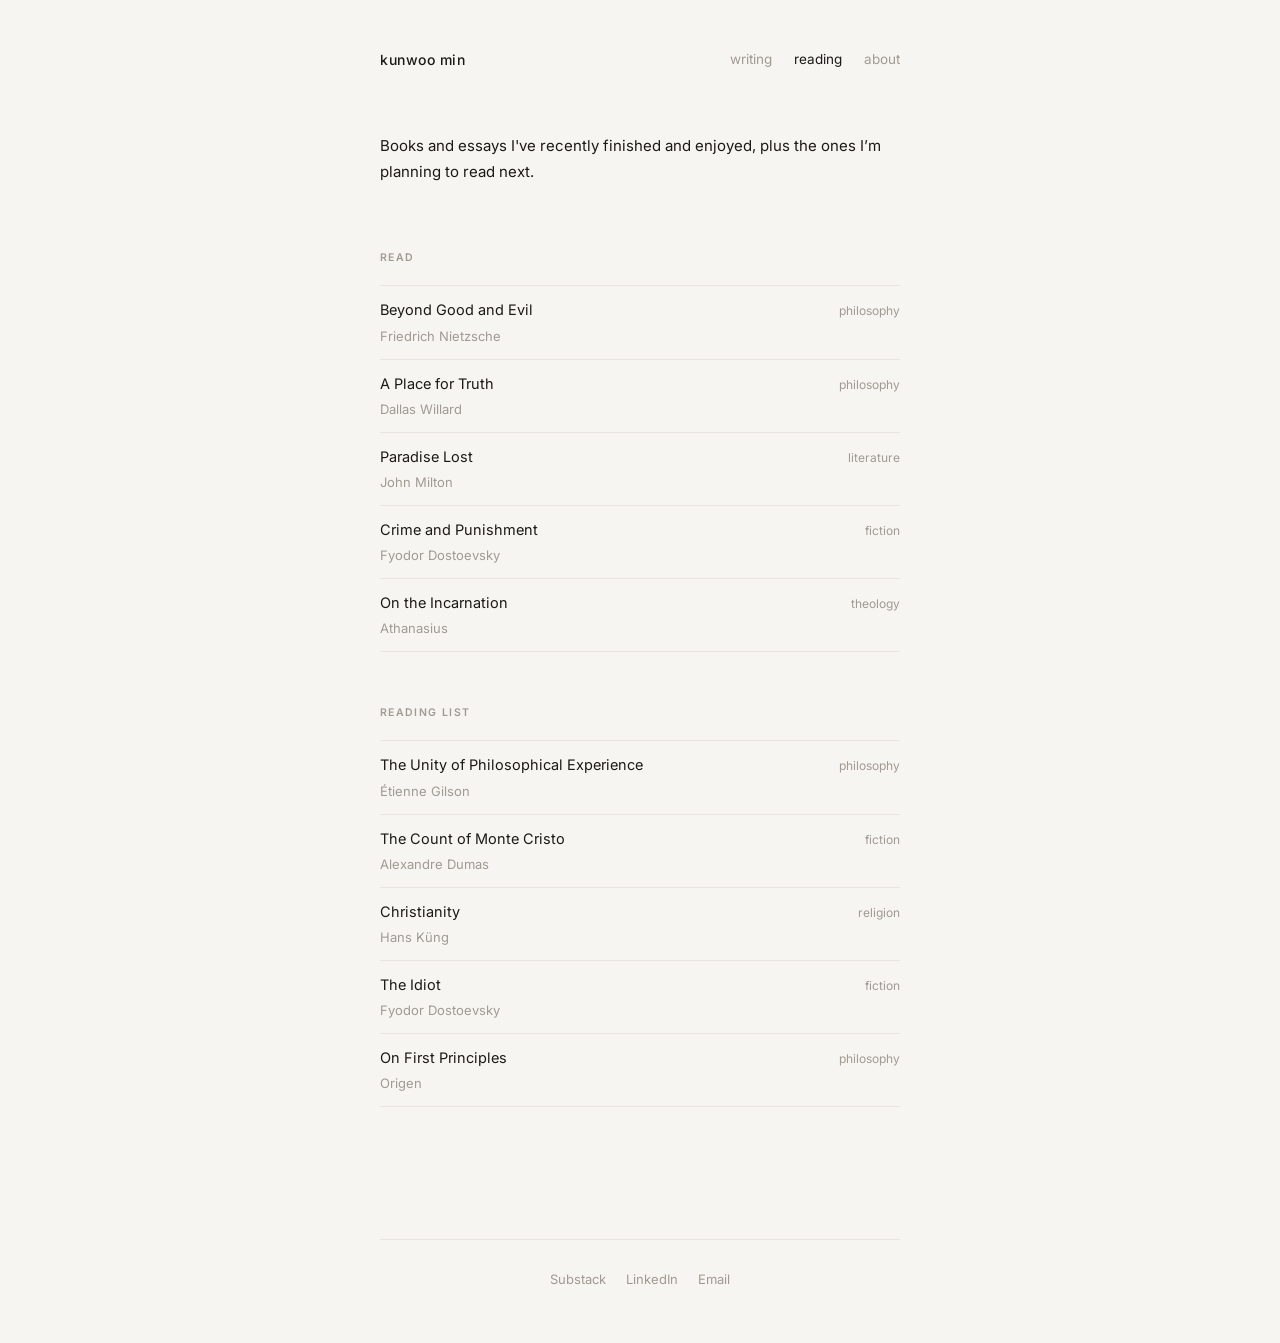
==== reading.html @ 3e737410 "initial site" ====
<!DOCTYPE html>
<html lang="en">
<head>
  <meta charset="UTF-8">
  <meta name="viewport" content="width=device-width, initial-scale=1.0">
  <meta name="description" content="Books Kunwoo Min has read.">
  <title>Reading — Kunwoo Min</title>
  <link rel="preconnect" href="https://fonts.googleapis.com">
  <link rel="preconnect" href="https://fonts.gstatic.com" crossorigin>
  <link href="https://fonts.googleapis.com/css2?family=Inter:wght@400;500&display=swap" rel="stylesheet">
  <link rel="stylesheet" href="css/style.css">
</head>
<body>

<canvas id="trail"></canvas>

<div class="wrap">

  <header>
    <div class="header-row">
      <a href="index.html" class="logo">kunwoo min</a>
      <nav>
        <a href="writing.html">writing</a>
        <a href="reading.html">reading</a>
        <a href="about.html">about</a>
      </nav>
    </div>
  </header>

  <main>

    <div class="bio">
      <p>Books and essays I've recently finished and enjoyed, plus the ones I’m planning to read next.</p>
    </div>

    <div class="section">
      <p class="label">Read</p>
      <ul class="books">

        <li class="book">
          <div class="book-row">
            <div>
              <div class="book-title">Beyond Good and Evil</div>
              <div class="book-author">Friedrich Nietzsche</div>
            </div>
            <span class="book-tag">philosophy</span>
          </div>
        </li>

        <li class="book">
          <div class="book-row">
            <div>
              <div class="book-title">A Place for Truth</div>
              <div class="book-author">Dallas Willard</div>
            </div>
            <span class="book-tag">philosophy</span>
          </div>
        </li>

        <li class="book">
          <div class="book-row">
            <div>
              <div class="book-title">Paradise Lost</div>
              <div class="book-author">John Milton</div>
            </div>
            <span class="book-tag">literature</span>
          </div>
        </li>

        <li class="book">
          <div class="book-row">
            <div>
              <div class="book-title">Crime and Punishment</div>
              <div class="book-author">Fyodor Dostoevsky</div>
            </div>
            <span class="book-tag">fiction</span>
          </div>
        </li>

        <li class="book">
          <div class="book-row">
            <div>
              <div class="book-title">On the Incarnation</div>
              <div class="book-author">Athanasius</div>
            </div>
            <span class="book-tag">theology</span>
          </div>
        </li>

      </ul>
    </div>

    <div class="section">
      <p class="label">Reading list</p>
      <ul class="books">

        <li class="book">
          <div class="book-row">
            <div>
              <div class="book-title">The Unity of Philosophical Experience</div>
              <div class="book-author">Étienne Gilson</div>
            </div>
            <span class="book-tag">philosophy</span>
          </div>
        </li>

        <li class="book">
          <div class="book-row">
            <div>
              <div class="book-title">The Count of Monte Cristo</div>
              <div class="book-author">Alexandre Dumas</div>
            </div>
            <span class="book-tag">fiction</span>
          </div>
        </li>

        <li class="book">
          <div class="book-row">
            <div>
              <div class="book-title">Christianity</div>
              <div class="book-author">Hans Küng</div>
            </div>
            <span class="book-tag">religion</span>
          </div>
        </li>

        <li class="book">
          <div class="book-row">
            <div>
              <div class="book-title">The Idiot</div>
              <div class="book-author">Fyodor Dostoevsky</div>
            </div>
            <span class="book-tag">fiction</span>
          </div>
        </li>

        <li class="book">
          <div class="book-row">
            <div>
              <div class="book-title">On First Principles</div>
              <div class="book-author">Origen</div>
            </div>
            <span class="book-tag">philosophy</span>
          </div>
        </li>

      </ul>
    </div>

  </main>

  <footer>
    <div class="footer-links">
      <a href="https://substack.com/@kmn989" target="_blank" rel="noopener">Substack</a>
      <a href="https://www.linkedin.com/in/kunwoomin" target="_blank" rel="noopener">LinkedIn</a>
      <a href="mailto:kunwoo.min@yale.edu">Email</a>
    </div>
  </footer>

</div>

<script src="js/main.js"></script>
</body>
</html>
---- css/style.css ----
*, *::before, *::after { box-sizing: border-box; margin: 0; padding: 0; }

:root {
  --bg:    #f7f5f2;
  --ink:   #1c1a17;
  --muted: #a09a92;
  --faint: #e9e4dc;
  --max-w: 760px;
}

html { -webkit-font-smoothing: antialiased; }

body {
  min-height: 100vh;
  display: flex;
  flex-direction: column;
  background: var(--bg);
  color: var(--ink);
  font-family: 'Inter', system-ui, -apple-system, sans-serif;
  font-size: 15px;
  line-height: 1.75;
  animation: fadein .3s ease;
}

@keyframes fadein {
  from { opacity: 0; transform: translateY(5px); }
  to   { opacity: 1; transform: none; }
}

#trail { position: fixed; inset: 0; pointer-events: none; z-index: 9999; }

.wrap {
  max-width: var(--max-w);
  margin: 0 auto;
  padding: 0 24px;
  display: flex;
  flex-direction: column;
  flex: 1;
}

/* ---- Header ---- */
header { padding: 48px 0 0; margin-bottom: 60px; }

.header-row {
  display: flex;
  align-items: center;
  justify-content: space-between;
  flex-wrap: wrap;
  gap: 12px;
}

.logo {
  font-size: 14px;
  font-weight: 500;
  letter-spacing: 0.04em;
  color: var(--ink);
  text-decoration: none;
}

nav { display: flex; gap: 22px; }

nav a {
  font-size: 13.5px;
  color: var(--muted);
  text-decoration: none;
  transition: color .12s;
}
nav a:hover, nav a[aria-current] { color: var(--ink); }

/* ---- Bio ---- */
main { padding-bottom: 80px; }

.bio { margin-bottom: 64px; }
.bio p { max-width: 520px; }
.bio p + p { margin-top: 14px; }
.bio a { color: var(--ink); text-underline-offset: 3px; }

/* ---- Section ---- */
.section {
  margin: 0 auto 52px;
  max-width: 548px;
}

.label {
  font-size: 10.5px;
  font-weight: 600;
  letter-spacing: .13em;
  text-transform: uppercase;
  color: var(--muted);
  margin-bottom: 18px;
}

/* ---- Post list ---- */
.posts { list-style: none; }

.posts li {
  display: flex;
  justify-content: space-between;
  align-items: baseline;
  gap: 16px;
  padding: 11px 0;
  border-bottom: 1px solid var(--faint);
}
.posts li:first-child { border-top: 1px solid var(--faint); }

.posts a { color: var(--ink); text-decoration: none; font-size: 14.5px; }
.posts a:hover {
  text-decoration: underline;
  text-underline-offset: 3px;
  text-decoration-color: var(--muted);
}

.post-date {
  font-size: 12.5px;
  color: var(--muted);
  white-space: nowrap;
  flex-shrink: 0;
  font-variant-numeric: tabular-nums;
}

/* ---- Book list ---- */
.books { list-style: none; }

.book { padding: 11px 0; border-bottom: 1px solid var(--faint); }
.book:first-child { border-top: 1px solid var(--faint); }

.book-row {
  display: flex;
  justify-content: space-between;
  align-items: baseline;
  gap: 12px;
}

.book-row > div {
  flex: 1;
  min-width: 0;
}

.book-title { font-size: 14.5px; }
.book-author { font-size: 13px; color: var(--muted); margin-top: 2px; }
.book-tag { font-size: 12px; color: var(--muted); white-space: nowrap; margin-top: 3px; flex-shrink: 0; }

.book-note {
  font-size: 13.5px;
  color: #7d776f;
  line-height: 1.6;
  margin-top: 10px;
  padding-top: 10px;
  border-top: 1px solid var(--faint);
}

/* ---- Links ---- */
.see-all {
  display: inline-block;
  margin-top: 16px;
  font-size: 13px;
  color: var(--muted);
  text-decoration: none;
  transition: color .12s;
}
.see-all:hover { color: var(--ink); }

/* ---- Footer ---- */
footer {
  padding: 28px 0 52px;
  border-top: 1px solid var(--faint);
  margin-top: auto;
  text-align: center;
}

.footer-links {
  display: flex;
  gap: 20px;
  flex-wrap: wrap;
  justify-content: center;
}
.footer-links a { font-size: 13px; color: var(--muted); text-decoration: none; transition: color .12s; }
.footer-links a:hover { color: var(--ink); }

/* ---- Post page ---- */
.back {
  display: inline-flex;
  align-items: center;
  gap: 5px;
  font-size: 13px;
  color: var(--muted);
  text-decoration: none;
  margin-bottom: 48px;
  transition: color .12s;
}
.back:hover { color: var(--ink); }

.post-hd { margin-bottom: 44px; }

.post-title {
  font-size: 1.45rem;
  font-weight: 500;
  line-height: 1.3;
  margin-bottom: 10px;
  max-width: 480px;
}

.post-meta { font-size: 13px; color: var(--muted); }

.post-tag {
  background: var(--faint);
  padding: 2px 7px;
  border-radius: 3px;
  font-size: 11.5px;
  margin-left: 10px;
}

/* ---- Prose ---- */
.prose { max-width: 548px; }
.prose p { margin-bottom: 22px; }
.prose p:last-child { margin-bottom: 0; }
.prose h2 { font-size: 1.05rem; font-weight: 600; margin: 40px 0 12px; }
.prose h3 { font-size: .95rem; font-weight: 600; margin: 30px 0 8px; }
.prose a { color: var(--ink); text-underline-offset: 3px; }
.prose blockquote {
  border-left: 2px solid var(--faint);
  padding-left: 20px;
  color: var(--muted);
  margin: 28px 0;
  font-style: italic;
}
.prose ul, .prose ol { padding-left: 20px; margin-bottom: 22px; }
.prose li { margin-bottom: 6px; }
.prose hr { border: none; border-top: 1px solid var(--faint); margin: 40px 0; }

/* ---- About page ---- */
.now-list { list-style: none; }
.now-list li {
  padding: 9px 0;
  border-bottom: 1px solid var(--faint);
  font-size: 14.5px;
  display: flex;
  gap: 16px;
}
.now-list li:first-child { border-top: 1px solid var(--faint); }
.now-role { color: var(--muted); font-size: 13px; flex-shrink: 0; min-width: 80px; }

/* ---- Responsive ---- */
@media (max-width: 520px) {
  header { padding: 32px 0 0; margin-bottom: 44px; }
  .bio { margin-bottom: 48px; }
  .post-title { font-size: 1.2rem; }
}
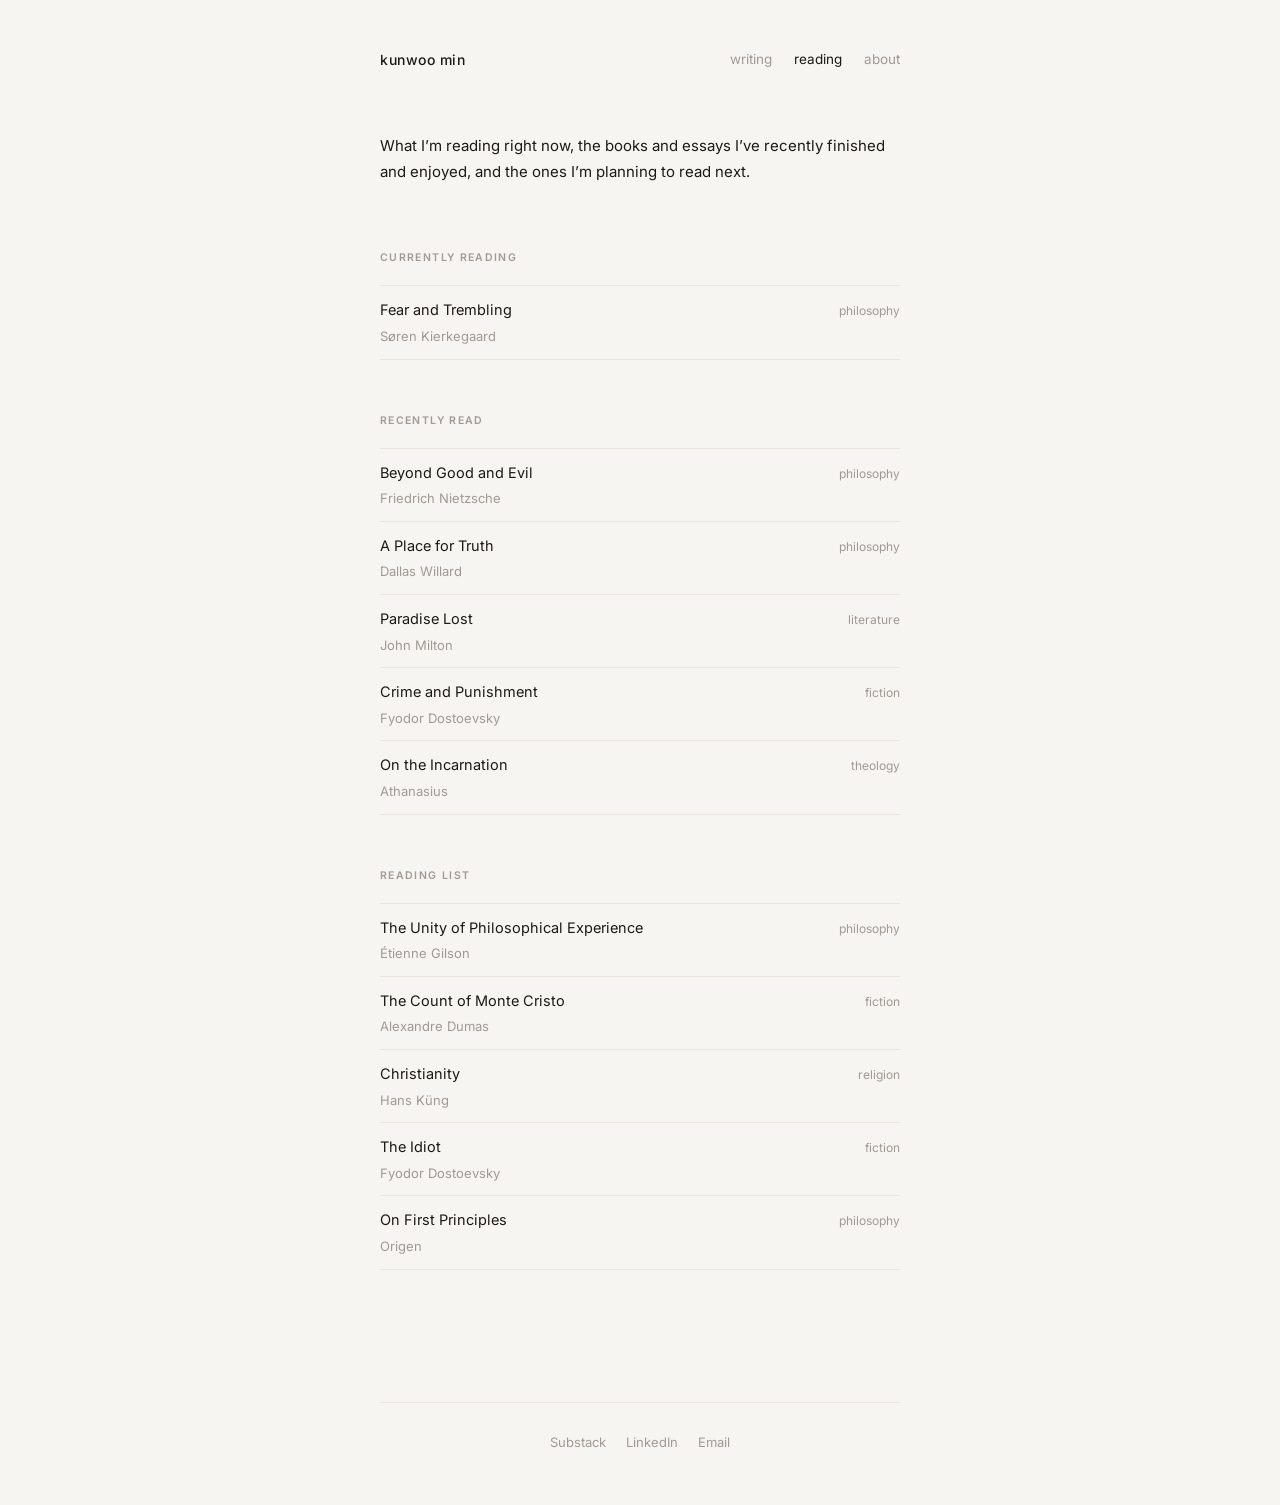
==== commit 76d3960f: "new section" ====
--- a/reading.html
+++ b/reading.html
@@ -30,11 +30,28 @@
   <main>
 
     <div class="bio">
-      <p>Books and essays I've recently finished and enjoyed, plus the ones I’m planning to read next.</p>
+      <p>What I’m reading right now, the books and essays I’ve recently finished and enjoyed, and the ones I’m planning to read next.</p>
     </div>
 
     <div class="section">
-      <p class="label">Read</p>
+      <p class="label">Currently Reading</p>
+      <ul class="books">
+
+        <li class="book">
+          <div class="book-row">
+            <div>
+              <div class="book-title">Fear and Trembling</div>
+              <div class="book-author">Søren Kierkegaard</div>
+            </div>
+            <span class="book-tag">philosophy</span>
+          </div>
+        </li>
+
+      </ul>
+    </div>
+
+    <div class="section">
+      <p class="label">Recently Read</p>
       <ul class="books">
 
         <li class="book">
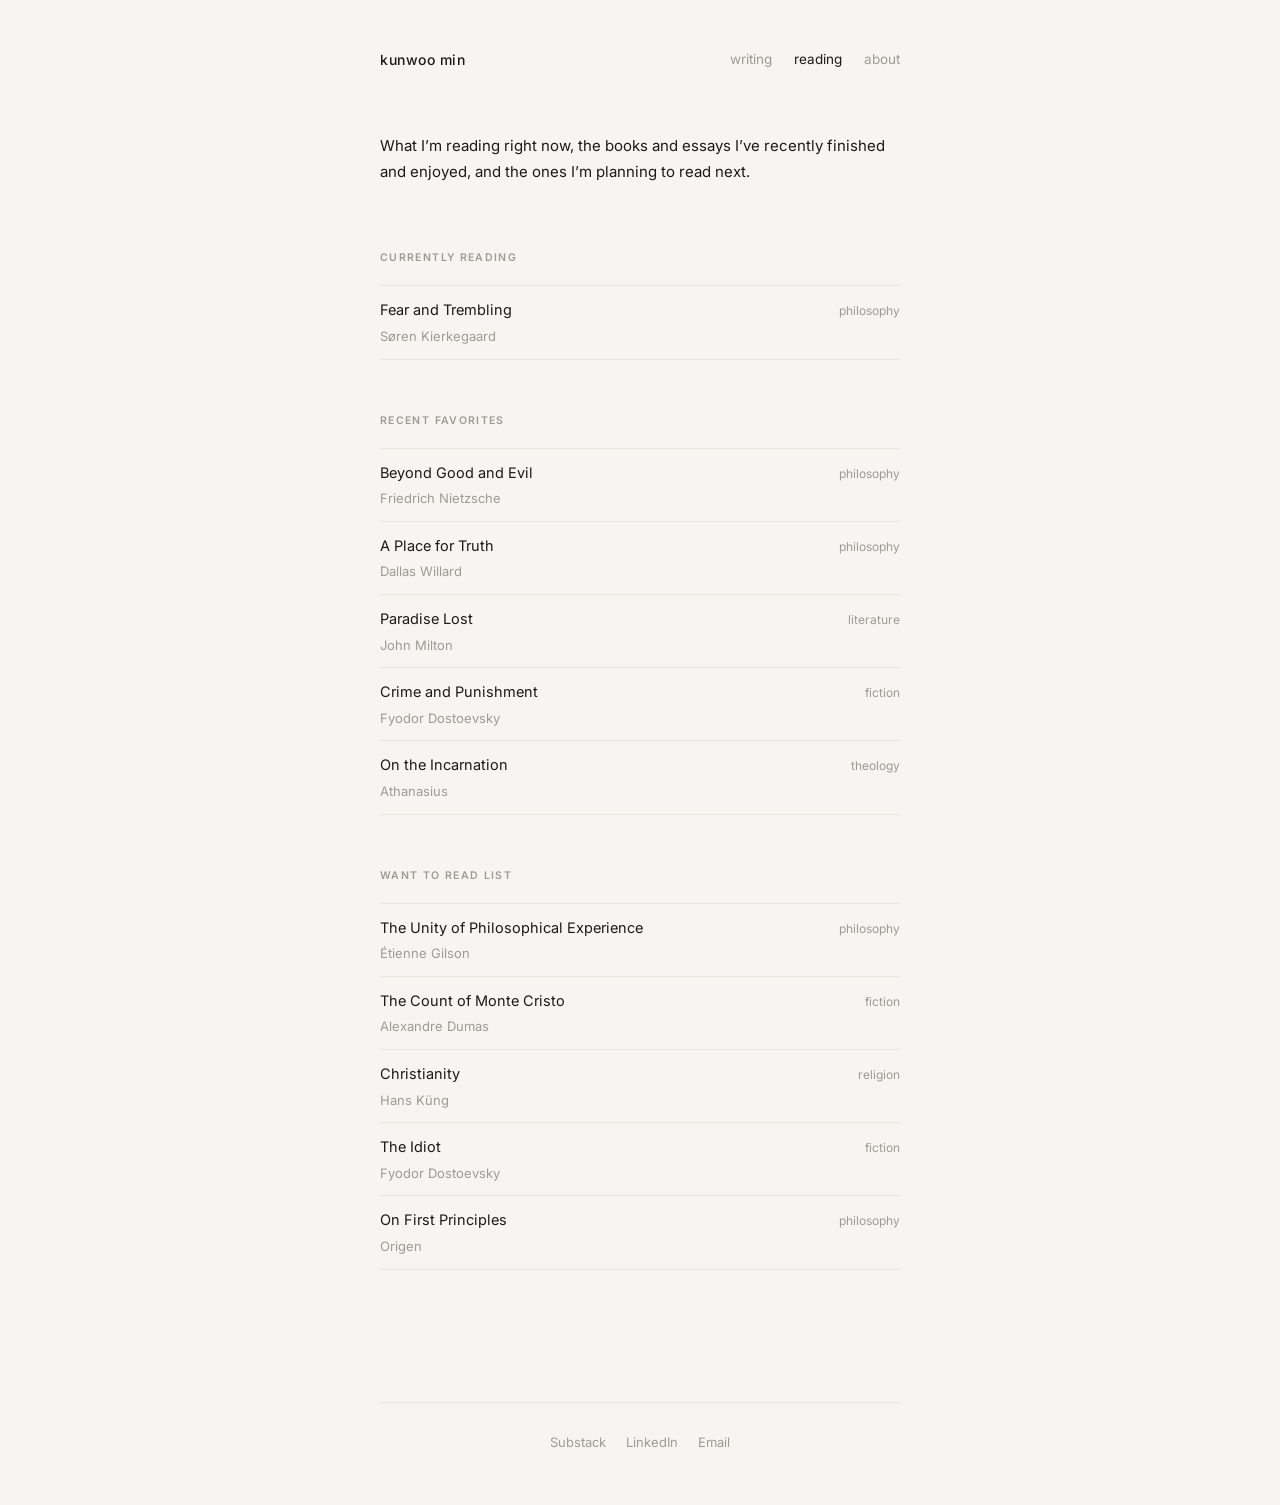
==== commit ceb5bff0: "website update" ====
--- a/reading.html
+++ b/reading.html
@@ -51,7 +51,7 @@
     </div>
 
     <div class="section">
-      <p class="label">Recently Read</p>
+      <p class="label">Recent Favorites</p>
       <ul class="books">
 
         <li class="book">
@@ -108,7 +108,7 @@
     </div>
 
     <div class="section">
-      <p class="label">Reading list</p>
+      <p class="label">Want to Read List</p>
       <ul class="books">
 
         <li class="book">
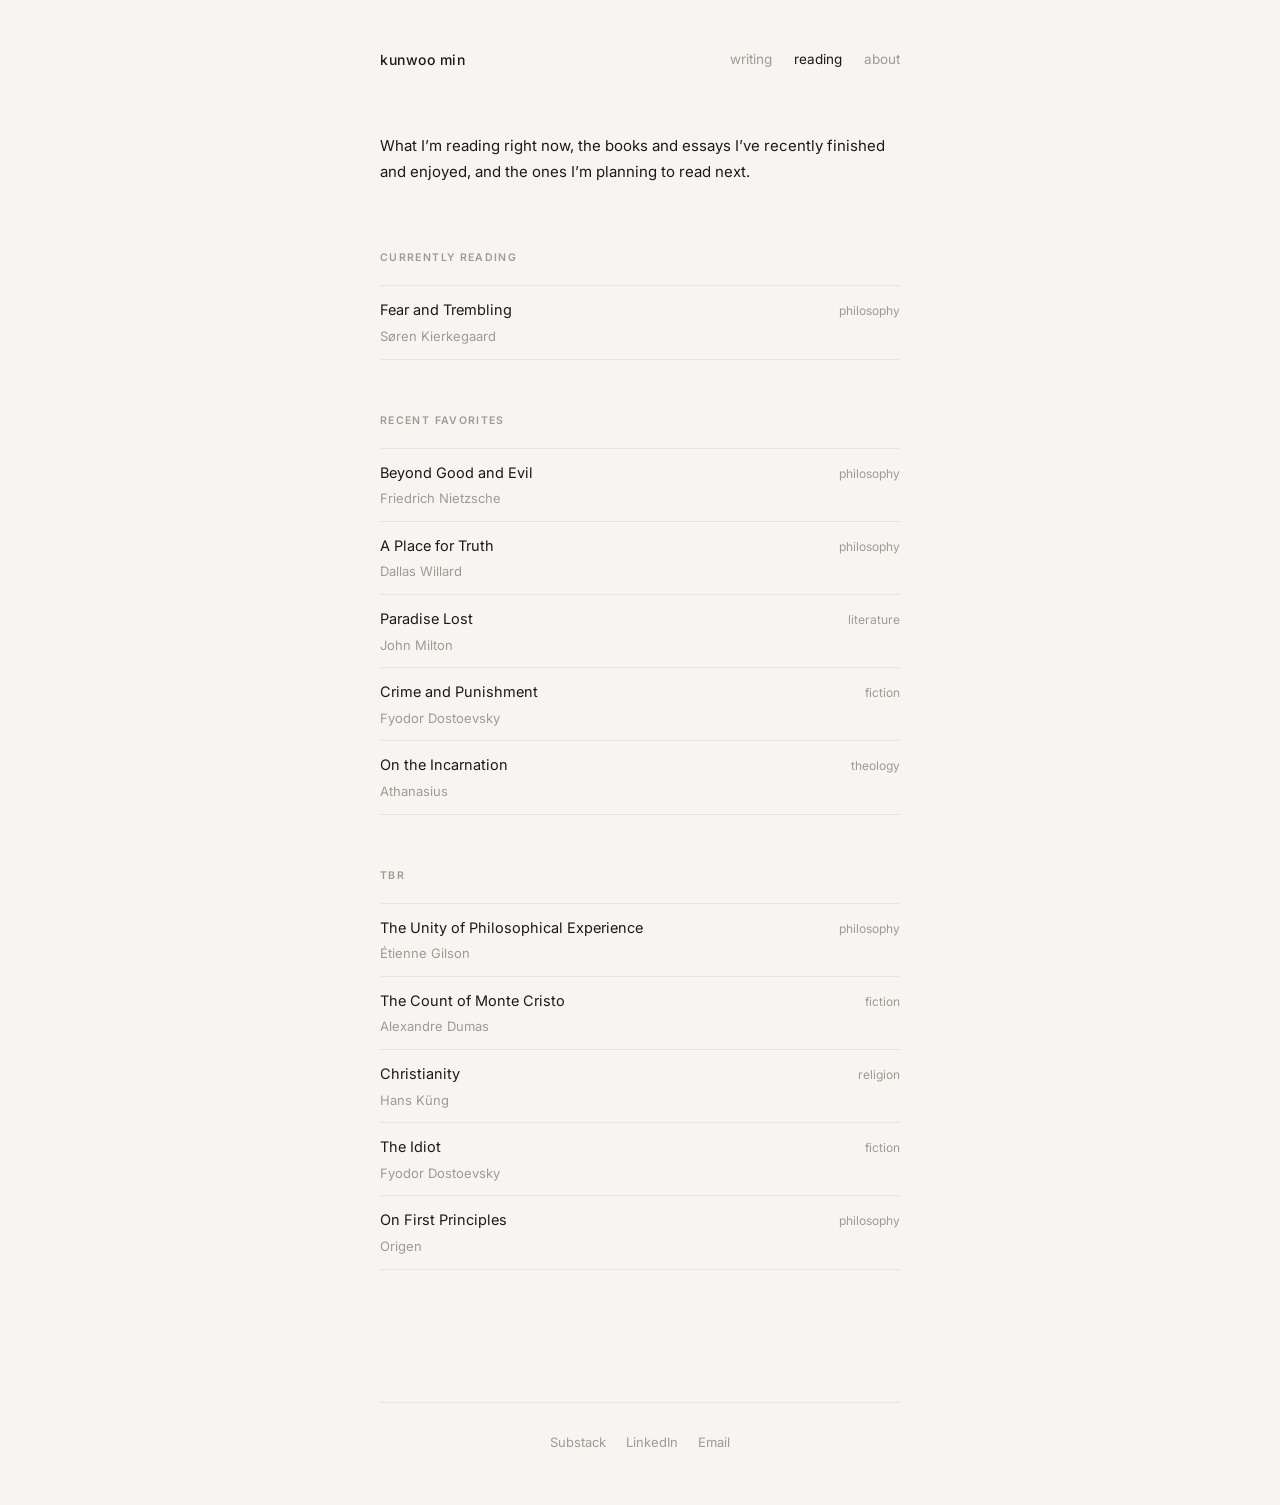
==== commit 94c3077f: "website update" ====
--- a/reading.html
+++ b/reading.html
@@ -108,7 +108,7 @@
     </div>
 
     <div class="section">
-      <p class="label">Want to Read List</p>
+      <p class="label">TBR</p>
       <ul class="books">
 
         <li class="book">
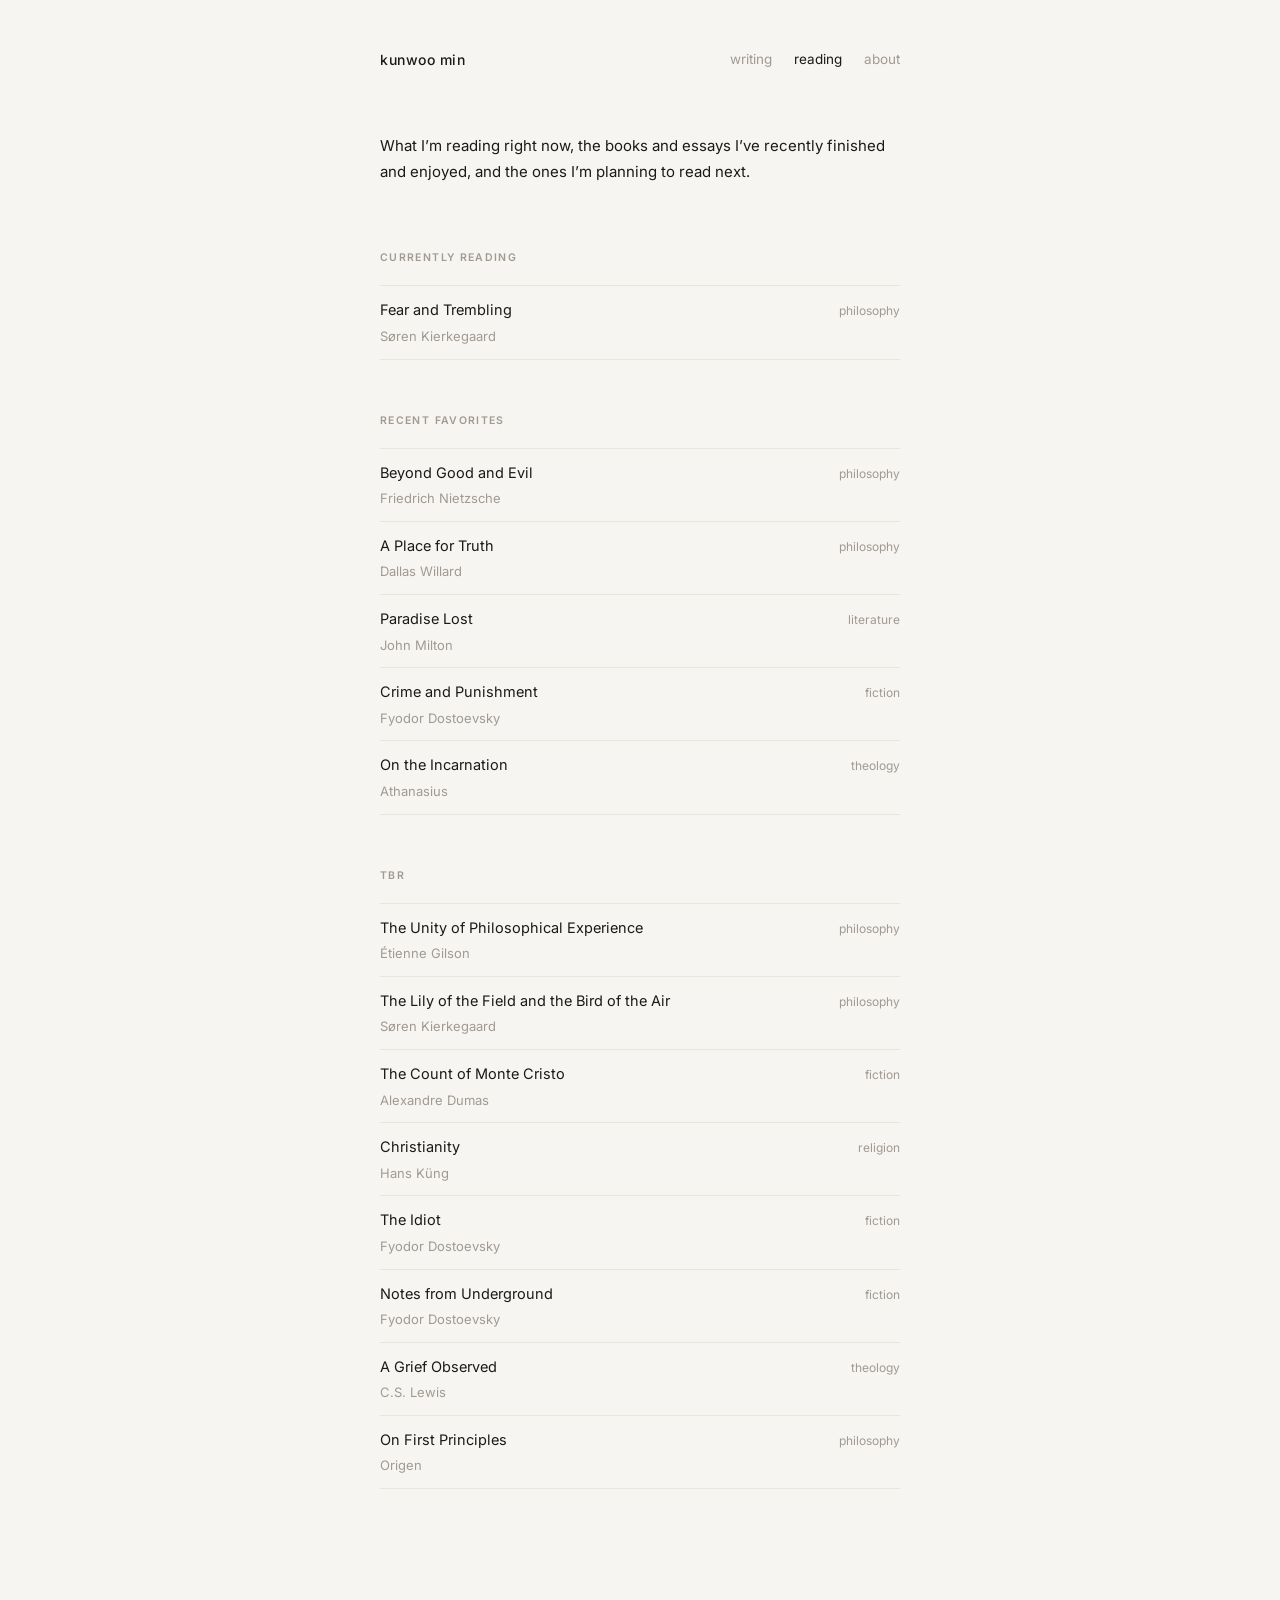
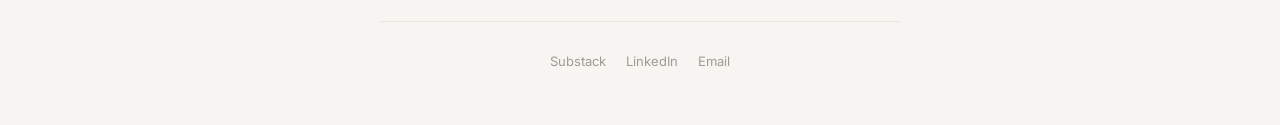
==== commit ff990989: "website update" ====
--- a/reading.html
+++ b/reading.html
@@ -124,6 +124,16 @@
         <li class="book">
           <div class="book-row">
             <div>
+              <div class="book-title">The Lily of the Field and the Bird of the Air</div>
+              <div class="book-author">Søren Kierkegaard</div>
+            </div>
+            <span class="book-tag">philosophy</span>
+          </div>
+        </li>
+
+        <li class="book">
+          <div class="book-row">
+            <div>
               <div class="book-title">The Count of Monte Cristo</div>
               <div class="book-author">Alexandre Dumas</div>
             </div>
@@ -148,6 +158,26 @@
               <div class="book-author">Fyodor Dostoevsky</div>
             </div>
             <span class="book-tag">fiction</span>
+          </div>
+        </li>
+
+        <li class="book">
+          <div class="book-row">
+            <div>
+              <div class="book-title">Notes from Underground</div>
+              <div class="book-author">Fyodor Dostoevsky</div>
+            </div>
+            <span class="book-tag">fiction</span>
+          </div>
+        </li>
+
+        <li class="book">
+          <div class="book-row">
+            <div>
+              <div class="book-title">A Grief Observed</div>
+              <div class="book-author">C.S. Lewis</div>
+            </div>
+            <span class="book-tag">theology</span>
           </div>
         </li>
 
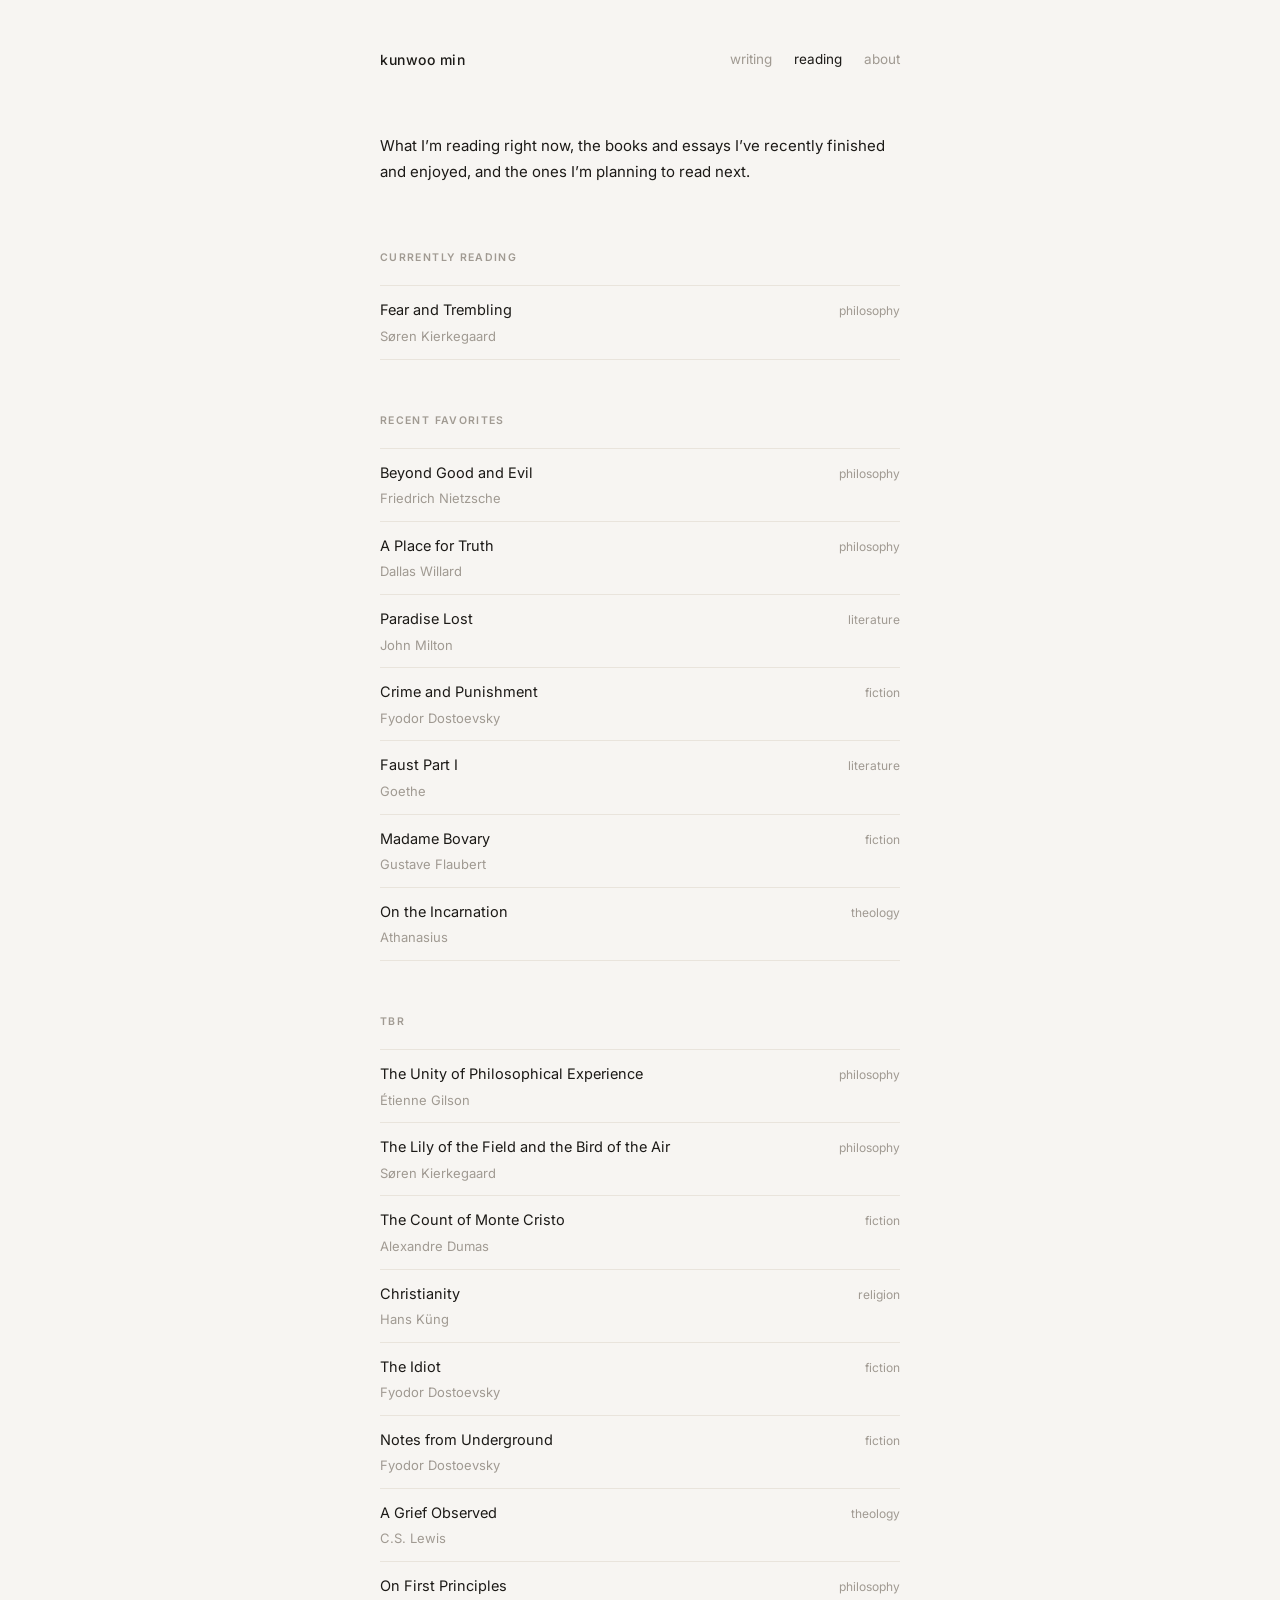
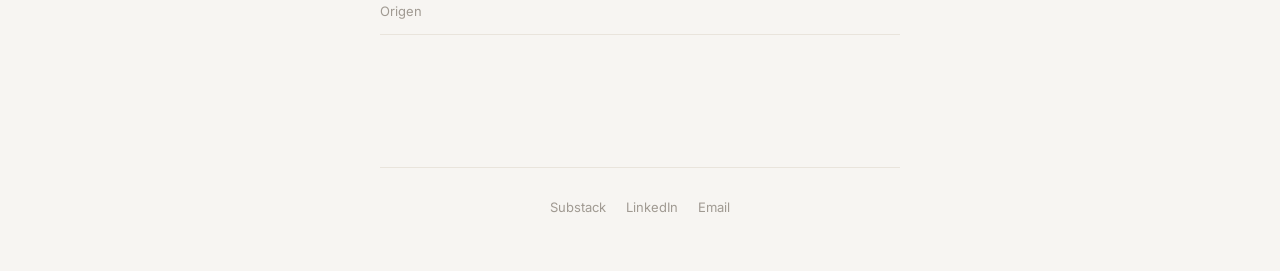
==== commit 46c50c5f: "website update" ====
--- a/reading.html
+++ b/reading.html
@@ -97,6 +97,26 @@
         <li class="book">
           <div class="book-row">
             <div>
+              <div class="book-title">Faust Part I</div>
+              <div class="book-author">Goethe</div>
+            </div>
+            <span class="book-tag">literature</span>
+          </div>
+        </li>
+
+        <li class="book">
+          <div class="book-row">
+            <div>
+              <div class="book-title">Madame Bovary</div>
+              <div class="book-author">Gustave Flaubert</div>
+            </div>
+            <span class="book-tag">fiction</span>
+          </div>
+        </li>
+
+        <li class="book">
+          <div class="book-row">
+            <div>
               <div class="book-title">On the Incarnation</div>
               <div class="book-author">Athanasius</div>
             </div>
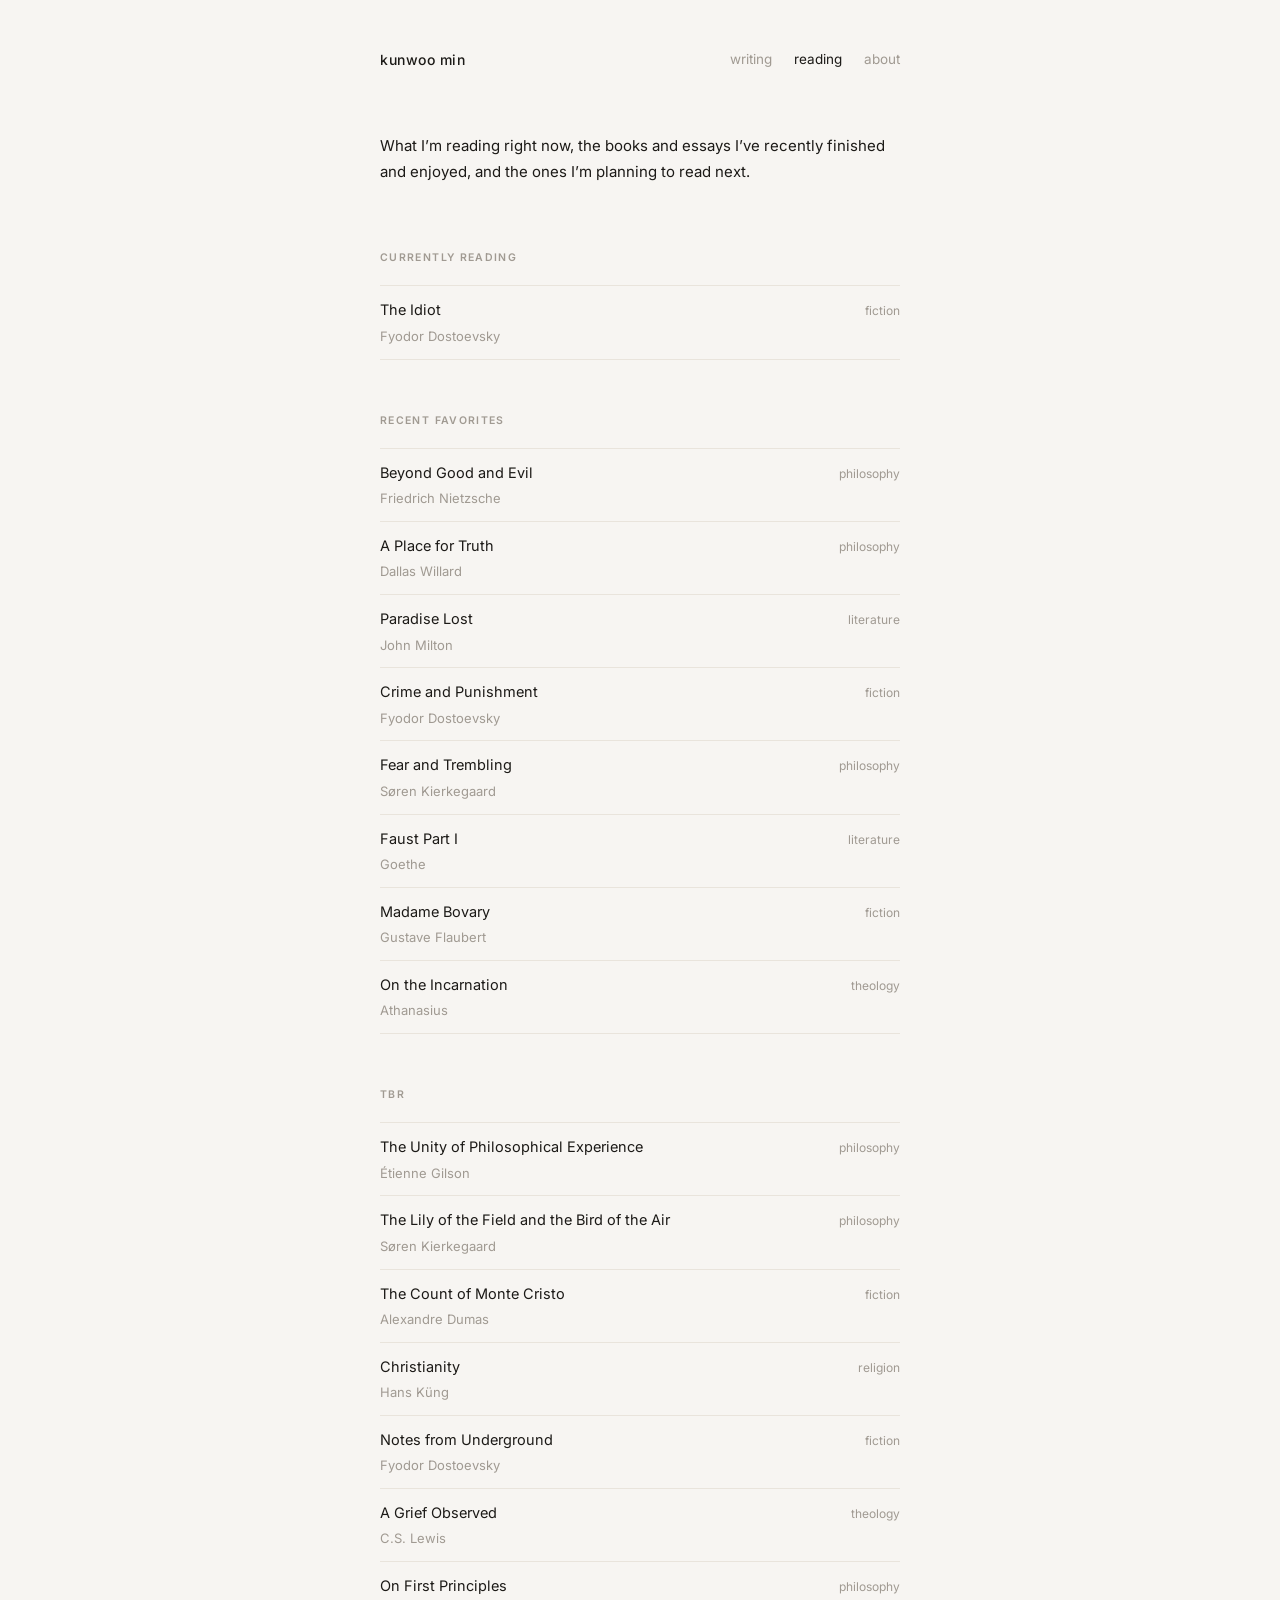
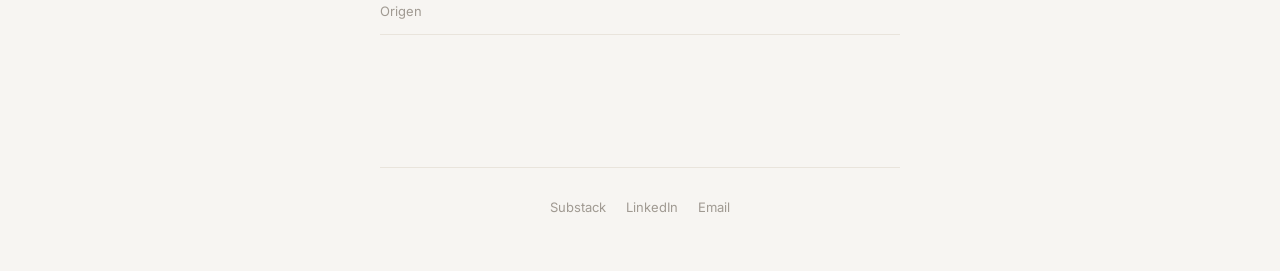
==== commit e416f1b1: "website update" ====
--- a/reading.html
+++ b/reading.html
@@ -40,10 +40,10 @@
         <li class="book">
           <div class="book-row">
             <div>
-              <div class="book-title">Fear and Trembling</div>
-              <div class="book-author">Søren Kierkegaard</div>
-            </div>
-            <span class="book-tag">philosophy</span>
+              <div class="book-title">The Idiot</div>
+              <div class="book-author">Fyodor Dostoevsky</div>
+            </div>
+            <span class="book-tag">fiction</span>
           </div>
         </li>
 
@@ -97,6 +97,16 @@
         <li class="book">
           <div class="book-row">
             <div>
+              <div class="book-title">Fear and Trembling</div>
+              <div class="book-author">Søren Kierkegaard</div>
+            </div>
+            <span class="book-tag">philosophy</span>
+          </div>
+        </li>
+
+        <li class="book">
+          <div class="book-row">
+            <div>
               <div class="book-title">Faust Part I</div>
               <div class="book-author">Goethe</div>
             </div>
@@ -168,16 +178,6 @@
               <div class="book-author">Hans Küng</div>
             </div>
             <span class="book-tag">religion</span>
-          </div>
-        </li>
-
-        <li class="book">
-          <div class="book-row">
-            <div>
-              <div class="book-title">The Idiot</div>
-              <div class="book-author">Fyodor Dostoevsky</div>
-            </div>
-            <span class="book-tag">fiction</span>
           </div>
         </li>
 
